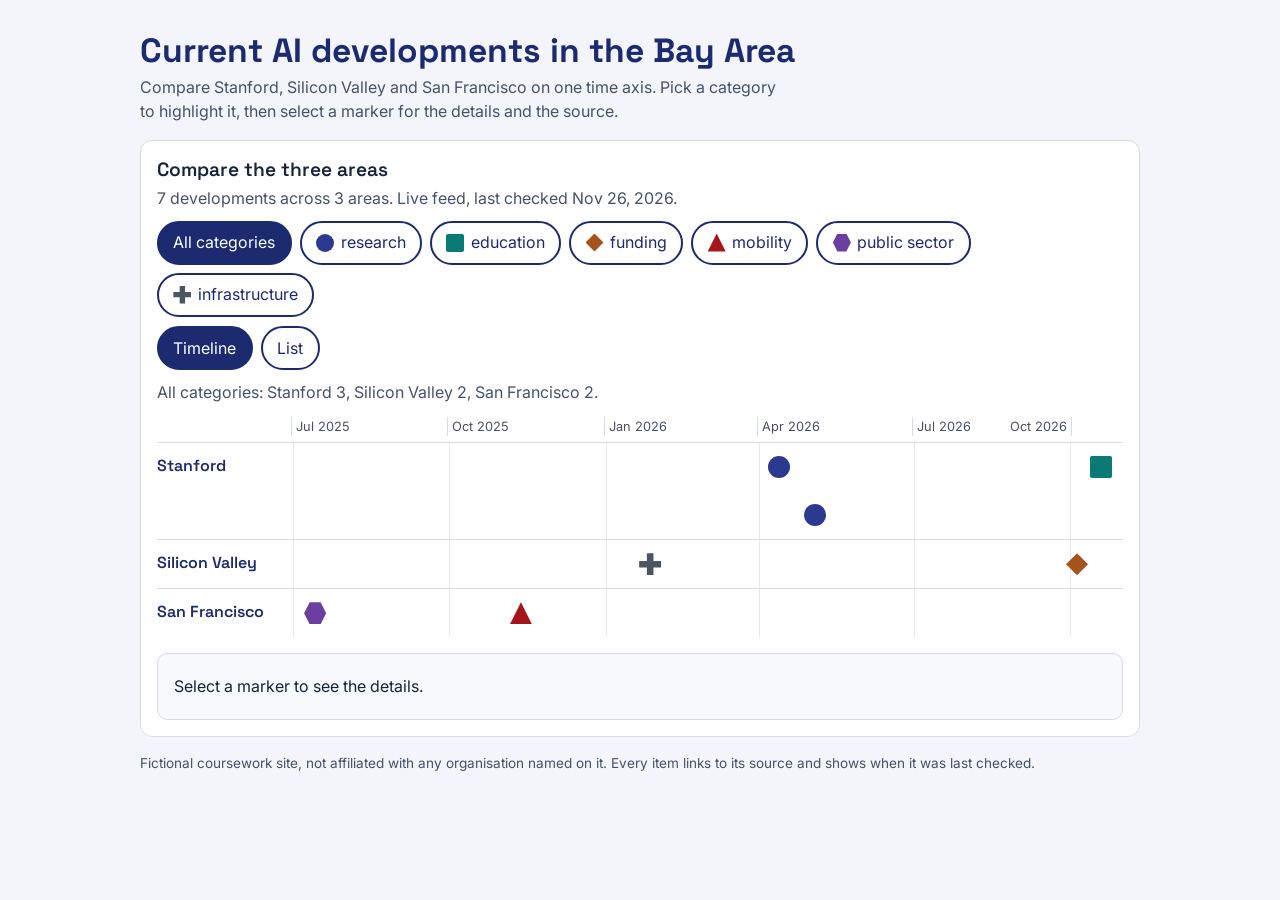
==== index.html @ d5a0feca "Add Bay Area AI Navigator timeline and data file Co-Authored-By: Claude Sonnet 5.5 <noreply@anthropi" ====
<!DOCTYPE html>
<html lang="en">
<head>
<meta charset="UTF-8">
<meta name="viewport" content="width=device-width, initial-scale=1">
<title>Bay Area AI Navigator</title>
<meta name="description" content="Compare AI developments at Stanford, in Silicon Valley and in San Francisco on one timeline.">
<link rel="preconnect" href="https://fonts.googleapis.com">
<link rel="stylesheet" href="https://fonts.googleapis.com/css2?family=Inter:wght@400;600&family=Space+Grotesk:wght@600;700&display=swap">
<style>:root{--bg:#f3f5fa;--surface:#fff;--ink:#17233a;--muted:#46516a;--line:#d5dbe8;--brand:#1c2a70;--on-brand:#fff;--soft:#e4e9f7;--panel:#f7f9fd;
--c-research:#2b3a8f;--c-education:#0b7a75;--c-funding:#a4531a;--c-mobility:#a4161a;--c-public:#6b3fa0;--c-infra:#4b5563;--link:#1a4fc4;
--display:"Space Grotesk",system-ui,sans-serif;--body:Inter,system-ui,"Segoe UI",Arial,sans-serif}
@media (prefers-color-scheme:dark){:root:not([data-theme="light"]){--bg:#0f1424;--surface:#171e33;--ink:#e8ecf8;--muted:#a9b3cc;--line:#2d3757;--brand:#aab8ff;--on-brand:#0f1424;--soft:#26305a;--panel:#1b2340;
--c-research:#8ea0ff;--c-education:#4fd1c5;--c-funding:#f0a35e;--c-mobility:#ff8a8a;--c-public:#c7a2ff;--c-infra:#aab3c4;--link:#8fb4ff;color-scheme:dark}}
:root[data-theme="dark"]{--bg:#0f1424;--surface:#171e33;--ink:#e8ecf8;--muted:#a9b3cc;--line:#2d3757;--brand:#aab8ff;--on-brand:#0f1424;--soft:#26305a;--panel:#1b2340;
--c-research:#8ea0ff;--c-education:#4fd1c5;--c-funding:#f0a35e;--c-mobility:#ff8a8a;--c-public:#c7a2ff;--c-infra:#aab3c4;--link:#8fb4ff;color-scheme:dark}
*{box-sizing:border-box}
body{background:var(--bg);color:var(--ink);font:16px/1.55 var(--body);padding-block:1.5rem 2.5rem;padding-left:max(16px,env(safe-area-inset-left,0px));padding-right:max(16px,env(safe-area-inset-right,0px))}
.wrap{max-width:1000px;margin:0 auto;display:grid;gap:1rem}
header h1{font:700 clamp(1.5rem,4vw,2.1rem)/1.15 var(--display);margin:0 0 .25rem;color:var(--brand);text-wrap:balance}
header p{margin:0;color:var(--muted);max-width:65ch}
.panel{background:var(--surface);border:1px solid var(--line);border-radius:12px;padding:1rem;min-width:0}
a{color:var(--link)}
#status,#summary{min-height:1.5em;margin:.25rem 0;color:var(--muted)}
.group{display:flex;flex-wrap:wrap;gap:.5rem;margin:.6rem 0}
button{font:inherit}
#controls button{min-height:44px;padding:.25rem .9rem;border:2px solid var(--brand);border-radius:22px;background:transparent;color:var(--brand);cursor:pointer;display:inline-flex;align-items:center;gap:.4rem}
#controls button[aria-pressed="true"]{background:var(--brand);color:var(--on-brand)}
#controls button:hover{background:var(--soft)} #controls button[aria-pressed="true"]:hover{background:var(--brand)}
#controls button:focus-visible,button.dot:focus-visible,a:focus-visible{outline:3px solid var(--ink);outline-offset:2px}
.mark{display:inline-block;width:18px;height:18px;flex:none}
.mark.circle{border-radius:50%}.mark.square{border-radius:2px}
.mark.diamond{clip-path:polygon(50% 0,100% 50%,50% 100%,0 50%)}.mark.triangle{clip-path:polygon(50% 0,100% 100%,0 100%)}
.mark.hexagon{clip-path:polygon(25% 0,75% 0,100% 50%,75% 100%,25% 100%,0 50%)}
.mark.cross{clip-path:polygon(35% 0,65% 0,65% 35%,100% 35%,100% 65%,65% 65%,65% 100%,35% 100%,35% 65%,0 65%,0 35%,35% 35%)}
#controls button[aria-pressed="true"] .mark{box-shadow:0 0 0 2px var(--on-brand)}
#timeline{margin-top:.75rem}
#axis{position:relative;height:1.6rem;margin-left:8.5rem}
#axis .tick{position:absolute;transform:translateX(-2px);font-size:.8rem;color:var(--muted);border-left:1px solid var(--line);padding-left:4px;white-space:nowrap}
#axis .tick.end{transform:translateX(calc(-100% + 2px));border-left:0;border-right:1px solid var(--line);padding-left:0;padding-right:4px}
.lane{display:grid;grid-template-columns:8.5rem 1fr;border-top:1px solid var(--line);align-items:start}
.lane-label{font:600 1rem var(--display);color:var(--brand);padding:.75rem .5rem .5rem 0}
.track{position:relative;min-height:48px}
.track .grid{position:absolute;top:0;bottom:0;width:1px;background:var(--line);opacity:.6}
button.dot{position:absolute;width:44px;height:44px;border:0;background:transparent;padding:0;margin:2px 0;cursor:pointer;display:flex;align-items:center;justify-content:center;border-radius:50%}
button.dot .mark{width:22px;height:22px}
button.dot:hover{background:var(--soft)} button.dot[aria-pressed="true"]{background:var(--soft);box-shadow:0 0 0 2px var(--brand)}
button.dot.dim{opacity:.3}
#detail{margin-top:1rem;padding:1rem;border:1px solid var(--line);border-radius:10px;background:var(--panel)}
#detail h3{margin:0 0 .25rem;font:600 1.1rem var(--display);color:var(--brand)} #detail p{margin:.25rem 0}
#list h3{font:600 1.1rem var(--display);color:var(--brand);margin:1rem 0 .25rem} #list ul{padding-left:1.25rem;margin:.25rem 0}
.foot{color:var(--muted);font-size:.85rem;margin:0}
@media (max-width:700px){#timeline{display:none}#views{display:none!important}}
@media (prefers-reduced-motion:no-preference){button{transition:background .15s}}
</style>
</head>
<body>
<div class="wrap">
<header>
  <h1>Current AI developments in the Bay Area</h1>
  <p>Compare Stanford, Silicon Valley and San Francisco on one time axis. Pick a category to highlight it, then select a marker for the details and the source.</p>
</header>
<section class="panel" aria-labelledby="compare-heading">
  <h2 id="compare-heading" style="margin:0 0 .25rem;font:600 1.2rem var(--display)">Compare the three areas</h2>
  <p id="status" role="status"></p>
  <div id="controls" hidden>
    <div class="group" role="group" aria-label="Category filter" id="filters"></div>
    <div class="group" role="group" aria-label="View" id="views">
      <button type="button" data-view="timeline" aria-pressed="true">Timeline</button>
      <button type="button" data-view="list" aria-pressed="false">List</button>
    </div>
    <p id="summary" role="status"></p>
  </div>
  <div id="timeline" hidden>
    <div id="axis" aria-hidden="true"></div>
    <div id="lanes"></div>
    <div id="detail" aria-live="polite"><p>Select a marker to see the details.</p></div>
  </div>
  <div id="list" hidden></div>
</section>
<p class="foot">Fictional coursework site, not affiliated with any organisation named on it. Every item links to its source and shows when it was last checked.</p>
</div>
<noscript><p>Turn on JavaScript to see the timeline.</p></noscript>
<script>
const AREAS = ['Stanford', 'Silicon Valley', 'San Francisco'];
// Each category has a colour AND a shape, so colour is never the only cue.
const CATEGORIES = {
  'research':       { colour: 'var(--c-research)', shape: 'circle' },
  'education':      { colour: 'var(--c-education)', shape: 'square' },
  'funding':        { colour: 'var(--c-funding)', shape: 'diamond' },
  'mobility':       { colour: 'var(--c-mobility)', shape: 'triangle' },
  'public sector':  { colour: 'var(--c-public)', shape: 'hexagon' },
  'infrastructure': { colour: 'var(--c-infra)', shape: 'cross' }
};
const statusEl = document.getElementById('status');
const controlsEl = document.getElementById('controls');
const filtersEl = document.getElementById('filters');
const summaryEl = document.getElementById('summary');
const timelineEl = document.getElementById('timeline');
const axisEl = document.getElementById('axis');
const lanesEl = document.getElementById('lanes');
const detailEl = document.getElementById('detail');
const listEl = document.getElementById('list');

let items = [];            // every development, with its area
let activeCategory = null; // null means "show all"
let selected = null;
let view = 'timeline';
const narrow = window.matchMedia('(max-width: 700px)');
const currentView = () => (narrow.matches ? 'list' : view);

const DAY = 86400000;
const toTime = iso => { const [y, m, d] = iso.split('-').map(Number); return Date.UTC(y, m - 1, d); };
const fmtDate = iso => new Date(toTime(iso)).toLocaleDateString('en-US', { timeZone: 'UTC', year: 'numeric', month: 'short', day: 'numeric' });

function markerShape(category) {
  const span = document.createElement('span');
  span.className = 'mark ' + CATEGORIES[category].shape;
  span.style.background = CATEGORIES[category].colour;
  span.setAttribute('aria-hidden', 'true');
  return span;
}

function buildFilters() {
  filtersEl.replaceChildren();
  const all = document.createElement('button');
  all.type = 'button'; all.textContent = 'All categories'; all.dataset.cat = '';
  all.setAttribute('aria-pressed', 'true');
  filtersEl.append(all);
  const present = Object.keys(CATEGORIES).filter(c => items.some(i => i.category === c));
  for (const c of present) {
    const b = document.createElement('button');
    b.type = 'button'; b.dataset.cat = c; b.setAttribute('aria-pressed', 'false');
    b.append(markerShape(c), ' ' + c);
    filtersEl.append(b);
  }
}

filtersEl.addEventListener('click', e => {
  const b = e.target.closest('button'); if (!b) return;
  activeCategory = b.dataset.cat || null;
  for (const x of filtersEl.children) x.setAttribute('aria-pressed', String((x.dataset.cat || null) === activeCategory));
  render();
});
document.getElementById('views').addEventListener('click', e => {
  const b = e.target.closest('button'); if (!b) return;
  view = b.dataset.view;
  for (const x of e.currentTarget.children) x.setAttribute('aria-pressed', String(x.dataset.view === view));
  render();
});

function matches(i) { return !activeCategory || i.category === activeCategory; }

function renderSummary() {
  const parts = AREAS.map(a => a + ' ' + items.filter(i => i.area === a && matches(i)).length);
  summaryEl.textContent = (activeCategory ? 'Category "' + activeCategory + '": ' : 'All categories: ') + parts.join(', ') + '.';
}

function renderList() {
  listEl.replaceChildren();
  for (const area of AREAS) {
    const h = document.createElement('h3'); h.textContent = area;
    const ul = document.createElement('ul');
    const rows = items.filter(i => i.area === area && matches(i)).sort((a, b) => b.published_on.localeCompare(a.published_on));
    if (rows.length === 0) {
      const p = document.createElement('p'); p.textContent = 'Nothing in this category for ' + area + '.';
      listEl.append(h, p); continue;
    }
    for (const r of rows) {
      const li = document.createElement('li');
      const a = document.createElement('a');
      a.href = /^https?:\/\//i.test(r.source_url) ? r.source_url : '#';
      a.textContent = r.title;
      li.append(a, ' (' + r.category + ', published ' + r.published_on + ', last verified ' + r.last_verified + ')');
      ul.append(li);
    }
    listEl.append(h, ul);
  }
}

function showDetail(i) {
  selected = i;
  detailEl.replaceChildren();
  const h = document.createElement('h3'); h.textContent = i.title;
  const meta = document.createElement('p');
  meta.append(markerShape(i.category), ' ' + i.area + ' | ' + i.category + ' | published ' + fmtDate(i.published_on) + ' | last verified ' + fmtDate(i.last_verified));
  const a = document.createElement('a');
  a.href = /^https?:\/\//i.test(i.source_url) ? i.source_url : '#';
  a.textContent = 'Read the source';
  detailEl.append(h, meta, a);
  for (const b of lanesEl.querySelectorAll('button.dot')) b.setAttribute('aria-pressed', String(b.dataset.id === String(items.indexOf(i))));
}

function renderTimeline() {
  axisEl.replaceChildren(); lanesEl.replaceChildren();
  const times = items.map(i => toTime(i.published_on));
  let min = Math.min(...times), max = Math.max(...times);
  const first = new Date(min); min = Date.UTC(first.getUTCFullYear(), first.getUTCMonth(), 1);
  const last = new Date(max); max = Date.UTC(last.getUTCFullYear(), last.getUTCMonth() + 1, 1);
  const span = max - min;
  const pct = t => ((t - min) / span) * 100;
  // quarter ticks on the shared axis
  const tickPcts = [];
  for (let d = new Date(min); d.getTime() < max; d = new Date(Date.UTC(d.getUTCFullYear(), d.getUTCMonth() + 3, 1))) {
    const tick = document.createElement('span');
    tick.className = 'tick'; tick.style.left = pct(d.getTime()) + '%';
    tick.textContent = d.toLocaleDateString('en-US', { timeZone: 'UTC', month: 'short', year: 'numeric' });
    if (pct(d.getTime()) > 88) tick.classList.add('end');
    tickPcts.push(pct(d.getTime()));
    axisEl.append(tick);
  }
  const laneWidth = lanesEl.clientWidth || 800;
  AREAS.forEach(area => {
    const lane = document.createElement('div');
    lane.className = 'lane';
    const label = document.createElement('div'); label.className = 'lane-label'; label.textContent = area;
    const track = document.createElement('div'); track.className = 'track';
    for (const t of tickPcts) { const g = document.createElement('span'); g.className = 'grid'; g.style.left = t + '%'; track.append(g); }
    const rowEnds = [];
    const rows = items.map((i, idx) => ({ i, idx })).filter(o => o.i.area === area)
                      .sort((a, b) => a.i.published_on.localeCompare(b.i.published_on));
    for (const { i, idx } of rows) {
      const x = (pct(toTime(i.published_on)) / 100) * laneWidth;
      let r = 0; while (rowEnds[r] !== undefined && x - rowEnds[r] < 48) r++;   // avoid overlapping targets
      rowEnds[r] = x;
      const b = document.createElement('button');
      b.type = 'button'; b.className = 'dot'; b.dataset.id = String(idx);
      b.style.left = 'calc(' + pct(toTime(i.published_on)) + '% - 22px)';
      b.style.top = (r * 48) + 'px';
      b.setAttribute('aria-pressed', 'false');
      b.setAttribute('aria-label', area + ': ' + i.title + ', ' + i.category + ', ' + fmtDate(i.published_on));
      if (!matches(i)) b.classList.add('dim');
      b.append(markerShape(i.category));
      b.addEventListener('click', () => showDetail(i));
      track.append(b);
    }
    track.style.height = (Math.max(rowEnds.length, 1) * 48) + 'px';
    lane.append(label, track);
    lanesEl.append(lane);
  });
  if (selected) showDetail(selected);
}

function render() {
  renderSummary();
  const v = currentView();
  timelineEl.hidden = v !== 'timeline';
  listEl.hidden = v !== 'list';
  if (v === 'timeline') renderTimeline(); else renderList();
}


const DATA = [
 {
  "title": "COLLEGE and PWR respond to AI with paper-based writing and reading quizzes",
  "category": "education",
  "source_url": "https://stanforddaily.com/2026/10/19/ai-policies/",
  "published_on": "2026-10-19",
  "last_verified": "2026-11-26",
  "area": "Stanford"
 },
 {
  "title": "Q3 2026: AI start-ups raise $102 billion, 64% of global venture funding",
  "category": "funding",
  "source_url": "https://news.crunchbase.com/venture/q3-2026-global-startup-funding-ai-billion-dollar-rounds-exits-data/",
  "published_on": "2026-10-05",
  "last_verified": "2026-11-26",
  "area": "Silicon Valley"
 },
 {
  "title": "Stanford merges HAI and Stanford Data Science under the HAI name",
  "category": "research",
  "source_url": "https://hai.stanford.edu/news/why-stanford-is-restructuring-for-ais-next-era",
  "published_on": "2026-05-04",
  "last_verified": "2026-11-26",
  "area": "Stanford"
 },
 {
  "title": "AI Index 2026: twelve takeaways",
  "category": "research",
  "source_url": "https://hai.stanford.edu/news/inside-the-ai-index-12-takeaways-from-the-2026-report",
  "published_on": "2026-04-13",
  "last_verified": "2026-11-26",
  "area": "Stanford"
 },
 {
  "title": "The AI boom on the ground in Silicon Valley",
  "category": "infrastructure",
  "source_url": "https://www.marketplace.org/story/2026/01/27/exploring-the-ai-boom-on-the-ground-in-silicon-valley",
  "published_on": "2026-01-27",
  "last_verified": "2026-11-26",
  "area": "Silicon Valley"
 },
 {
  "title": "Waymo adds Bay Area freeway rides and San Jose airport service",
  "category": "mobility",
  "source_url": "https://www.kqed.org/news/12063805/waymo-expands-service-bay-area-freeways-san-jose-airport",
  "published_on": "2025-11-12",
  "last_verified": "2026-11-26",
  "area": "San Francisco"
 },
 {
  "title": "San Francisco begins rolling out Copilot Chat to about 30,000 city employees",
  "category": "public sector",
  "source_url": "https://www.sf.gov/news-mayor-lurie-brings-ai-technology-to-san-francisco-government-cementing-city-as-global-ai-leader",
  "published_on": "2025-07-14",
  "last_verified": "2026-11-26",
  "area": "San Francisco"
 }
];
function clean(r) {
  return r && AREAS.includes(r.area) && CATEGORIES[r.category] && typeof r.title === 'string' &&
         /^\d{4}-\d{2}-\d{2}$/.test(r.published_on || '') && /^\d{4}-\d{2}-\d{2}$/.test(r.last_verified || '');
}
let feedChecked = '';
let lastRows = null;
function setItems(rows, live) {
  lastRows = rows;
  items = rows.filter(clean);
  if (selected && !items.includes(selected)) selected = null;
  const newest = items.reduce((m, i) => (i.last_verified > m ? i.last_verified : m), '');
  const checked = live && /^\d{4}-\d{2}-\d{2}$/.test(feedChecked) && feedChecked > newest ? feedChecked : newest;
  statusEl.textContent = items.length + ' developments across ' + AREAS.length + ' areas. ' +
    (live ? 'Live feed' : 'Saved snapshot') + (checked ? ', last checked ' + fmtDate(checked) + '.' : '.');
  buildFilters();
  if (activeCategory && !items.some(i => i.category === activeCategory)) activeCategory = null;
  controlsEl.hidden = false;
  render();
}
let resizeTimer;
window.addEventListener('resize', () => { clearTimeout(resizeTimer); resizeTimer = setTimeout(render, 150); });
setItems(DATA, false);               // works at once, even without the live feed
async function refresh() {          // read developments.json, which the hourly update rewrites
  try {
    const res = await fetch('developments.json?t=' + Date.now(), { cache: 'no-store' });
    if (!res.ok) throw new Error('HTTP ' + res.status);
    const file = await res.json();
    feedChecked = typeof file.last_run === 'string' ? file.last_run : '';
    if (Array.isArray(file.items) && file.items.length) setItems(file.items, true);
  } catch (e) { /* opened from disk or offline: keep the saved snapshot */ }
}
refresh();
setInterval(refresh, 5 * 60 * 1000);  // pick up new items without a reload
</script>
</body>
</html>
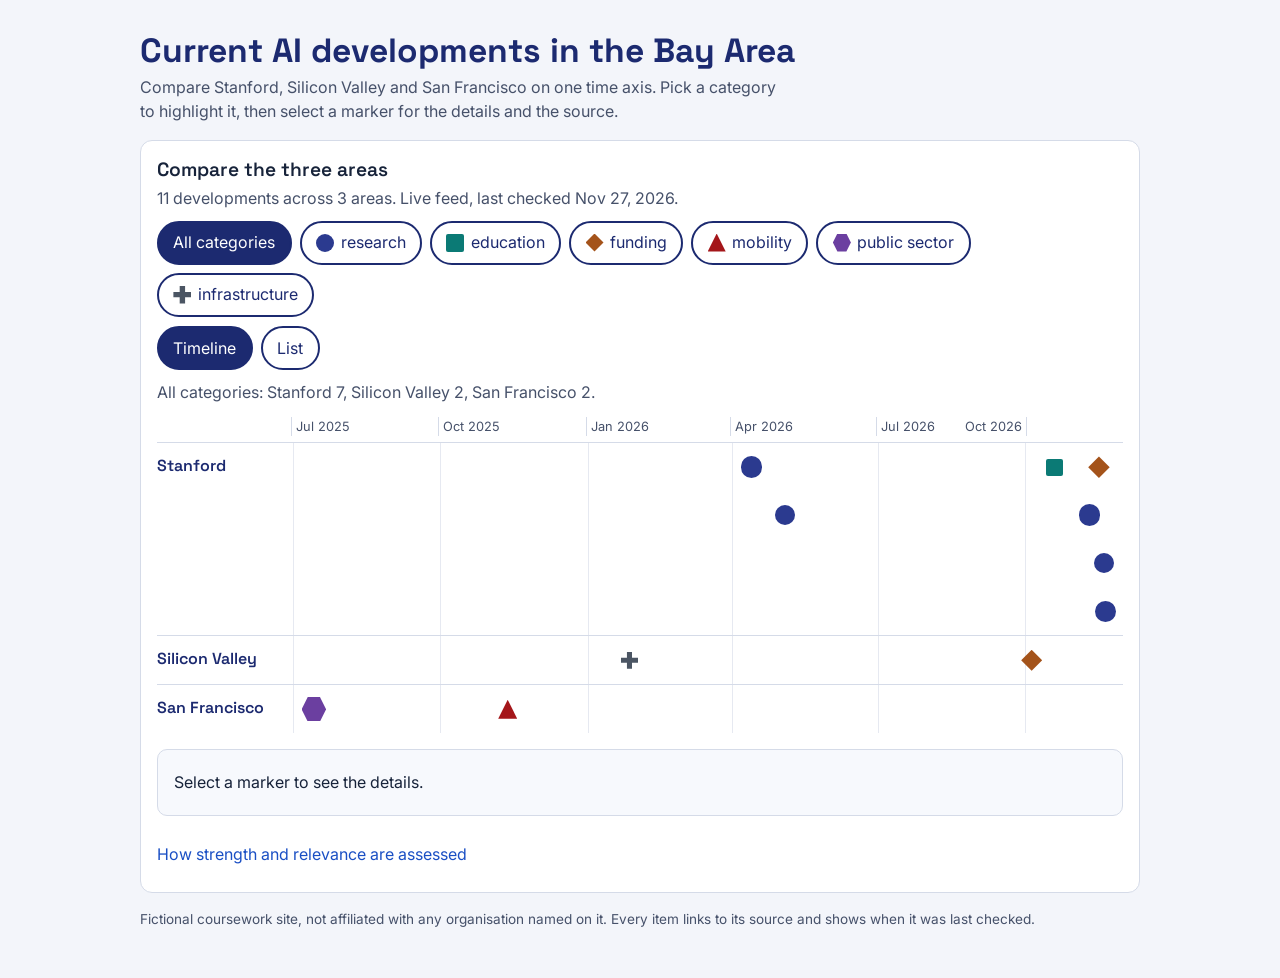
==== commit 132a2d78: "Add assessed strength and per-area relevance scores, with rubric Co-Authored-By: Claude Sonnet 5.5 <" ====
--- a/index.html
+++ b/index.html
@@ -49,6 +49,7 @@
 #detail{margin-top:1rem;padding:1rem;border:1px solid var(--line);border-radius:10px;background:var(--panel)}
 #detail h3{margin:0 0 .25rem;font:600 1.1rem var(--display);color:var(--brand)} #detail p{margin:.25rem 0}
 #list h3{font:600 1.1rem var(--display);color:var(--brand);margin:1rem 0 .25rem} #list ul{padding-left:1.25rem;margin:.25rem 0}
+ #rubric{margin-top:1rem;color:var(--muted)} #rubric summary{cursor:pointer;color:var(--link);min-height:44px;display:flex;align-items:center} #rubric p{margin:.35rem 0;font-size:.92rem}
 .foot{color:var(--muted);font-size:.85rem;margin:0}
 @media (max-width:700px){#timeline{display:none}#views{display:none!important}}
 @media (prefers-reduced-motion:no-preference){button{transition:background .15s}}
@@ -77,6 +78,7 @@
     <div id="detail" aria-live="polite"><p>Select a marker to see the details.</p></div>
   </div>
   <div id="list" hidden></div>
+  <details id="rubric" hidden><summary>How strength and relevance are assessed</summary><div id="rubric-body"></div></details>
 </section>
 <p class="foot">Fictional coursework site, not affiliated with any organisation named on it. Every item links to its source and shows when it was last checked.</p>
 </div>
@@ -113,9 +115,13 @@
 const toTime = iso => { const [y, m, d] = iso.split('-').map(Number); return Date.UTC(y, m - 1, d); };
 const fmtDate = iso => new Date(toTime(iso)).toLocaleDateString('en-US', { timeZone: 'UTC', year: 'numeric', month: 'short', day: 'numeric' });
 
-function markerShape(category) {
+function markerShape(category, strength) {
   const span = document.createElement('span');
   span.className = 'mark ' + CATEGORIES[category].shape;
+  if (typeof strength === 'number') {          // bigger marker = stronger assessed evidence
+    const px = Math.max(14, Math.min(30, 12 + (strength - 40) * 0.5));
+    span.style.width = span.style.height = px + 'px';
+  }
   span.style.background = CATEGORIES[category].colour;
   span.setAttribute('aria-hidden', 'true');
   return span;
@@ -171,7 +177,7 @@
       const a = document.createElement('a');
       a.href = /^https?:\/\//i.test(r.source_url) ? r.source_url : '#';
       a.textContent = r.title;
-      li.append(a, ' (' + r.category + ', published ' + r.published_on + ', last verified ' + r.last_verified + ')');
+      li.append(a, ' (' + r.category + ', published ' + r.published_on + ', last verified ' + r.last_verified + (r.scores ? ', strength ' + r.scores.strength : '') + ')');
       ul.append(li);
     }
     listEl.append(h, ul);
@@ -187,7 +193,22 @@
   const a = document.createElement('a');
   a.href = /^https?:\/\//i.test(i.source_url) ? i.source_url : '#';
   a.textContent = 'Read the source';
-  detailEl.append(h, meta, a);
+  detailEl.append(h, meta);
+  if (i.source_type || i.place) {
+    const ev = document.createElement('p');
+    ev.textContent = 'Evidence: ' + (i.source_type || 'not labelled') + (i.place ? ' | Place: ' + i.place : '');
+    detailEl.append(ev);
+  }
+  if (i.scores && typeof i.scores.strength === 'number') {
+    const sc = i.scores, r = sc.relevance || {};
+    const p1 = document.createElement('p');
+    p1.textContent = 'Assessed strength: ' + sc.strength + ' / 100 (source ' + sc.source + ', corroboration ' + sc.corroboration +
+      ', specificity ' + sc.specificity + ', significance ' + sc.significance + ')';
+    const p2 = document.createElement('p');
+    p2.textContent = 'Relevance: ' + AREAS.map(x => x + ' ' + (r[x] ?? '-')).join(' | ');
+    detailEl.append(p1, p2);
+  }
+  detailEl.append(a);
   for (const b of lanesEl.querySelectorAll('button.dot')) b.setAttribute('aria-pressed', String(b.dataset.id === String(items.indexOf(i))));
 }
 
@@ -228,9 +249,9 @@
       b.style.left = 'calc(' + pct(toTime(i.published_on)) + '% - 22px)';
       b.style.top = (r * 48) + 'px';
       b.setAttribute('aria-pressed', 'false');
-      b.setAttribute('aria-label', area + ': ' + i.title + ', ' + i.category + ', ' + fmtDate(i.published_on));
+      b.setAttribute('aria-label', area + ': ' + i.title + ', ' + i.category + ', ' + fmtDate(i.published_on) + (i.scores ? ', assessed strength ' + i.scores.strength + ' of 100' : ''));
       if (!matches(i)) b.classList.add('dim');
-      b.append(markerShape(i.category));
+      b.append(markerShape(i.category, i.scores && i.scores.strength));
       b.addEventListener('click', () => showDetail(i));
       track.append(b);
     }
@@ -313,6 +334,7 @@
          /^\d{4}-\d{2}-\d{2}$/.test(r.published_on || '') && /^\d{4}-\d{2}-\d{2}$/.test(r.last_verified || '');
 }
 let feedChecked = '';
+let feedRubric = null;
 let lastRows = null;
 function setItems(rows, live) {
   lastRows = rows;
@@ -330,12 +352,24 @@
 let resizeTimer;
 window.addEventListener('resize', () => { clearTimeout(resizeTimer); resizeTimer = setTimeout(render, 150); });
 setItems(DATA, false);               // works at once, even without the live feed
+function showRubric() {
+  const box = document.getElementById('rubric'), body = document.getElementById('rubric-body');
+  if (!feedRubric) { box.hidden = true; return; }
+  body.replaceChildren();
+  for (const line of [feedRubric.note, ...(feedRubric.strength || []), ...(feedRubric.relevance || [])]) {
+    if (typeof line !== 'string') continue;
+    const p = document.createElement('p'); p.textContent = line; body.append(p);
+  }
+  box.hidden = false;
+}
 async function refresh() {          // read developments.json, which the hourly update rewrites
   try {
     const res = await fetch('developments.json?t=' + Date.now(), { cache: 'no-store' });
     if (!res.ok) throw new Error('HTTP ' + res.status);
     const file = await res.json();
     feedChecked = typeof file.last_run === 'string' ? file.last_run : '';
+    feedRubric = file.rubric || null;
+    showRubric();
     if (Array.isArray(file.items) && file.items.length) setItems(file.items, true);
   } catch (e) { /* opened from disk or offline: keep the saved snapshot */ }
 }
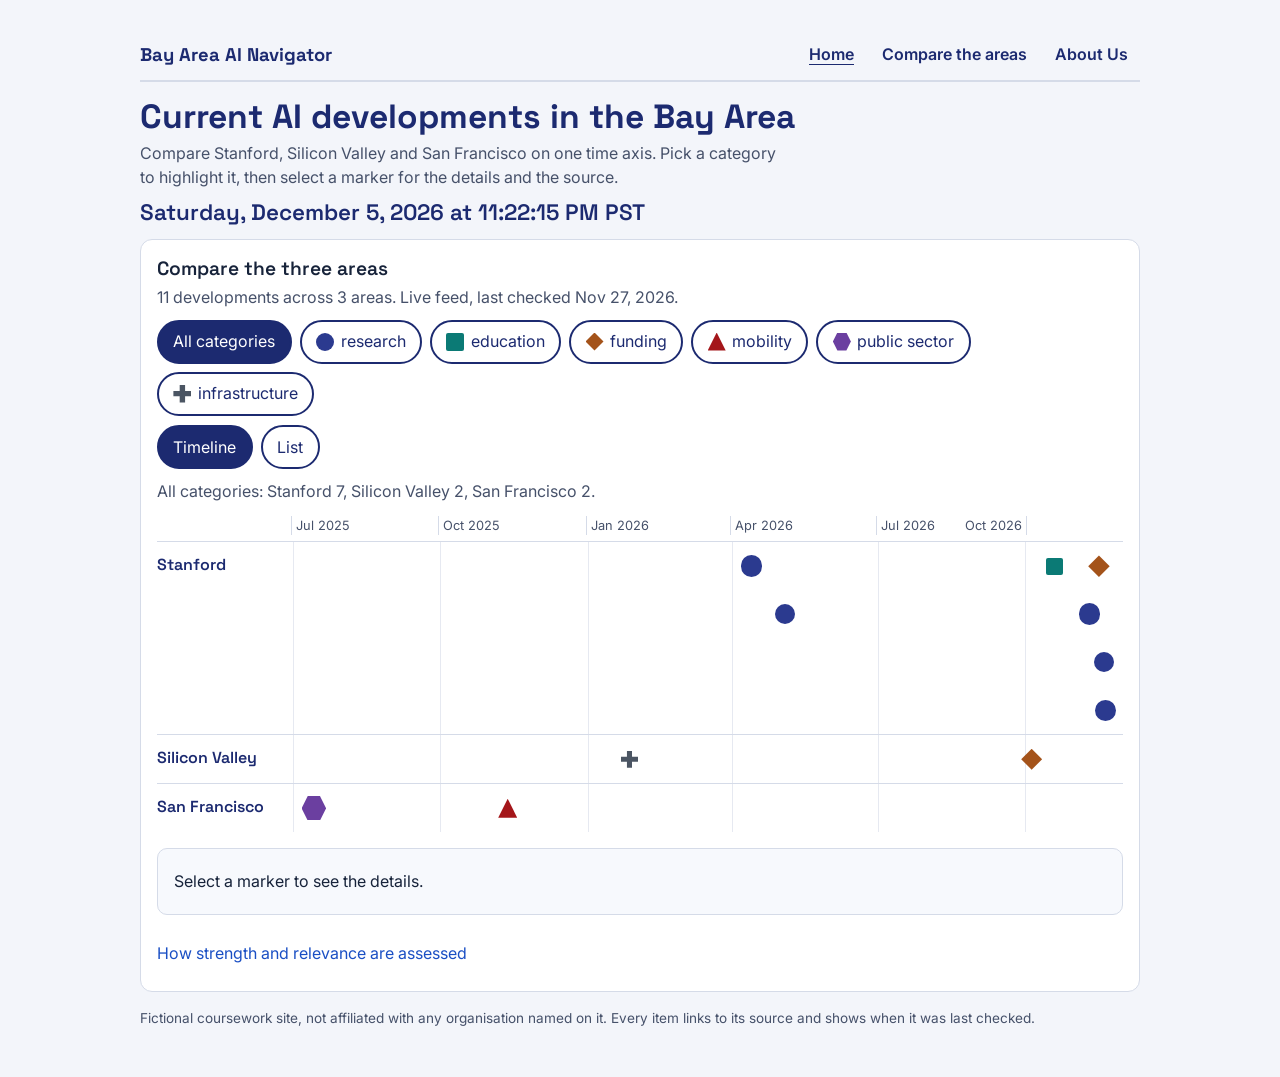
==== commit d7800efb: "Add header, clock, menu and About page; move CSS to style.css Co-Authored-By: Claude Sonnet 5.5 <nor" ====
--- a/index.html
+++ b/index.html
@@ -7,59 +7,23 @@
 <meta name="description" content="Compare AI developments at Stanford, in Silicon Valley and in San Francisco on one timeline.">
 <link rel="preconnect" href="https://fonts.googleapis.com">
 <link rel="stylesheet" href="https://fonts.googleapis.com/css2?family=Inter:wght@400;600&family=Space+Grotesk:wght@600;700&display=swap">
-<style>:root{--bg:#f3f5fa;--surface:#fff;--ink:#17233a;--muted:#46516a;--line:#d5dbe8;--brand:#1c2a70;--on-brand:#fff;--soft:#e4e9f7;--panel:#f7f9fd;
---c-research:#2b3a8f;--c-education:#0b7a75;--c-funding:#a4531a;--c-mobility:#a4161a;--c-public:#6b3fa0;--c-infra:#4b5563;--link:#1a4fc4;
---display:"Space Grotesk",system-ui,sans-serif;--body:Inter,system-ui,"Segoe UI",Arial,sans-serif}
-@media (prefers-color-scheme:dark){:root:not([data-theme="light"]){--bg:#0f1424;--surface:#171e33;--ink:#e8ecf8;--muted:#a9b3cc;--line:#2d3757;--brand:#aab8ff;--on-brand:#0f1424;--soft:#26305a;--panel:#1b2340;
---c-research:#8ea0ff;--c-education:#4fd1c5;--c-funding:#f0a35e;--c-mobility:#ff8a8a;--c-public:#c7a2ff;--c-infra:#aab3c4;--link:#8fb4ff;color-scheme:dark}}
-:root[data-theme="dark"]{--bg:#0f1424;--surface:#171e33;--ink:#e8ecf8;--muted:#a9b3cc;--line:#2d3757;--brand:#aab8ff;--on-brand:#0f1424;--soft:#26305a;--panel:#1b2340;
---c-research:#8ea0ff;--c-education:#4fd1c5;--c-funding:#f0a35e;--c-mobility:#ff8a8a;--c-public:#c7a2ff;--c-infra:#aab3c4;--link:#8fb4ff;color-scheme:dark}
-*{box-sizing:border-box}
-body{background:var(--bg);color:var(--ink);font:16px/1.55 var(--body);padding-block:1.5rem 2.5rem;padding-left:max(16px,env(safe-area-inset-left,0px));padding-right:max(16px,env(safe-area-inset-right,0px))}
-.wrap{max-width:1000px;margin:0 auto;display:grid;gap:1rem}
-header h1{font:700 clamp(1.5rem,4vw,2.1rem)/1.15 var(--display);margin:0 0 .25rem;color:var(--brand);text-wrap:balance}
-header p{margin:0;color:var(--muted);max-width:65ch}
-.panel{background:var(--surface);border:1px solid var(--line);border-radius:12px;padding:1rem;min-width:0}
-a{color:var(--link)}
-#status,#summary{min-height:1.5em;margin:.25rem 0;color:var(--muted)}
-.group{display:flex;flex-wrap:wrap;gap:.5rem;margin:.6rem 0}
-button{font:inherit}
-#controls button{min-height:44px;padding:.25rem .9rem;border:2px solid var(--brand);border-radius:22px;background:transparent;color:var(--brand);cursor:pointer;display:inline-flex;align-items:center;gap:.4rem}
-#controls button[aria-pressed="true"]{background:var(--brand);color:var(--on-brand)}
-#controls button:hover{background:var(--soft)} #controls button[aria-pressed="true"]:hover{background:var(--brand)}
-#controls button:focus-visible,button.dot:focus-visible,a:focus-visible{outline:3px solid var(--ink);outline-offset:2px}
-.mark{display:inline-block;width:18px;height:18px;flex:none}
-.mark.circle{border-radius:50%}.mark.square{border-radius:2px}
-.mark.diamond{clip-path:polygon(50% 0,100% 50%,50% 100%,0 50%)}.mark.triangle{clip-path:polygon(50% 0,100% 100%,0 100%)}
-.mark.hexagon{clip-path:polygon(25% 0,75% 0,100% 50%,75% 100%,25% 100%,0 50%)}
-.mark.cross{clip-path:polygon(35% 0,65% 0,65% 35%,100% 35%,100% 65%,65% 65%,65% 100%,35% 100%,35% 65%,0 65%,0 35%,35% 35%)}
-#controls button[aria-pressed="true"] .mark{box-shadow:0 0 0 2px var(--on-brand)}
-#timeline{margin-top:.75rem}
-#axis{position:relative;height:1.6rem;margin-left:8.5rem}
-#axis .tick{position:absolute;transform:translateX(-2px);font-size:.8rem;color:var(--muted);border-left:1px solid var(--line);padding-left:4px;white-space:nowrap}
-#axis .tick.end{transform:translateX(calc(-100% + 2px));border-left:0;border-right:1px solid var(--line);padding-left:0;padding-right:4px}
-.lane{display:grid;grid-template-columns:8.5rem 1fr;border-top:1px solid var(--line);align-items:start}
-.lane-label{font:600 1rem var(--display);color:var(--brand);padding:.75rem .5rem .5rem 0}
-.track{position:relative;min-height:48px}
-.track .grid{position:absolute;top:0;bottom:0;width:1px;background:var(--line);opacity:.6}
-button.dot{position:absolute;width:44px;height:44px;border:0;background:transparent;padding:0;margin:2px 0;cursor:pointer;display:flex;align-items:center;justify-content:center;border-radius:50%}
-button.dot .mark{width:22px;height:22px}
-button.dot:hover{background:var(--soft)} button.dot[aria-pressed="true"]{background:var(--soft);box-shadow:0 0 0 2px var(--brand)}
-button.dot.dim{opacity:.3}
-#detail{margin-top:1rem;padding:1rem;border:1px solid var(--line);border-radius:10px;background:var(--panel)}
-#detail h3{margin:0 0 .25rem;font:600 1.1rem var(--display);color:var(--brand)} #detail p{margin:.25rem 0}
-#list h3{font:600 1.1rem var(--display);color:var(--brand);margin:1rem 0 .25rem} #list ul{padding-left:1.25rem;margin:.25rem 0}
- #rubric{margin-top:1rem;color:var(--muted)} #rubric summary{cursor:pointer;color:var(--link);min-height:44px;display:flex;align-items:center} #rubric p{margin:.35rem 0;font-size:.92rem}
-.foot{color:var(--muted);font-size:.85rem;margin:0}
-@media (max-width:700px){#timeline{display:none}#views{display:none!important}}
-@media (prefers-reduced-motion:no-preference){button{transition:background .15s}}
-</style>
+<link rel="stylesheet" href="style.css">
 </head>
 <body>
 <div class="wrap">
+<header class="site">
+  <div class="logo">Bay Area AI Navigator</div>
+  <nav aria-label="Main navigation">
+    <a href="index.html" aria-current="page">Home</a>
+    <a href="index.html#compare-heading">Compare the areas</a>
+    <a href="about.html">About Us</a>
+  </nav>
+</header>
+<main>
 <header>
   <h1>Current AI developments in the Bay Area</h1>
   <p>Compare Stanford, Silicon Valley and San Francisco on one time axis. Pick a category to highlight it, then select a marker for the details and the source.</p>
+  <p class="datetime" id="datetime" role="timer" aria-live="off">Loading Bay Area time...</p>
 </header>
 <section class="panel" aria-labelledby="compare-heading">
   <h2 id="compare-heading" style="margin:0 0 .25rem;font:600 1.2rem var(--display)">Compare the three areas</h2>
@@ -80,10 +44,18 @@
   <div id="list" hidden></div>
   <details id="rubric" hidden><summary>How strength and relevance are assessed</summary><div id="rubric-body"></div></details>
 </section>
+</main>
 <p class="foot">Fictional coursework site, not affiliated with any organisation named on it. Every item links to its source and shows when it was last checked.</p>
 </div>
 <noscript><p>Turn on JavaScript to see the timeline.</p></noscript>
 <script>
+function updateDateTime() {
+  const o = { timeZone: 'America/Los_Angeles', weekday: 'long', year: 'numeric', month: 'long', day: 'numeric',
+              hour: '2-digit', minute: '2-digit', second: '2-digit', timeZoneName: 'short' };
+  document.getElementById('datetime').textContent = new Date().toLocaleString('en-US', o);
+}
+updateDateTime();
+setInterval(updateDateTime, 1000);
 const AREAS = ['Stanford', 'Silicon Valley', 'San Francisco'];
 // Each category has a colour AND a shape, so colour is never the only cue.
 const CATEGORIES = {
--- a/style.css
+++ b/style.css
@@ -0,0 +1,54 @@
+:root{--bg:#f3f5fa;--surface:#fff;--ink:#17233a;--muted:#46516a;--line:#d5dbe8;--brand:#1c2a70;--on-brand:#fff;--soft:#e4e9f7;--panel:#f7f9fd;
+--c-research:#2b3a8f;--c-education:#0b7a75;--c-funding:#a4531a;--c-mobility:#a4161a;--c-public:#6b3fa0;--c-infra:#4b5563;--link:#1a4fc4;
+--display:"Space Grotesk",system-ui,sans-serif;--body:Inter,system-ui,"Segoe UI",Arial,sans-serif}
+@media (prefers-color-scheme:dark){:root:not([data-theme="light"]){--bg:#0f1424;--surface:#171e33;--ink:#e8ecf8;--muted:#a9b3cc;--line:#2d3757;--brand:#aab8ff;--on-brand:#0f1424;--soft:#26305a;--panel:#1b2340;
+--c-research:#8ea0ff;--c-education:#4fd1c5;--c-funding:#f0a35e;--c-mobility:#ff8a8a;--c-public:#c7a2ff;--c-infra:#aab3c4;--link:#8fb4ff;color-scheme:dark}}
+:root[data-theme="dark"]{--bg:#0f1424;--surface:#171e33;--ink:#e8ecf8;--muted:#a9b3cc;--line:#2d3757;--brand:#aab8ff;--on-brand:#0f1424;--soft:#26305a;--panel:#1b2340;
+--c-research:#8ea0ff;--c-education:#4fd1c5;--c-funding:#f0a35e;--c-mobility:#ff8a8a;--c-public:#c7a2ff;--c-infra:#aab3c4;--link:#8fb4ff;color-scheme:dark}
+*{box-sizing:border-box}
+body{background:var(--bg);color:var(--ink);font:16px/1.55 var(--body);padding-block:1.5rem 2.5rem;padding-left:max(16px,env(safe-area-inset-left,0px));padding-right:max(16px,env(safe-area-inset-right,0px))}
+.wrap{max-width:1000px;margin:0 auto;display:grid;gap:1rem}
+header h1{font:700 clamp(1.5rem,4vw,2.1rem)/1.15 var(--display);margin:0 0 .25rem;color:var(--brand);text-wrap:balance}
+header p{margin:0;color:var(--muted);max-width:65ch}
+.panel{background:var(--surface);border:1px solid var(--line);border-radius:12px;padding:1rem;min-width:0}
+a{color:var(--link)}
+#status,#summary{min-height:1.5em;margin:.25rem 0;color:var(--muted)}
+.group{display:flex;flex-wrap:wrap;gap:.5rem;margin:.6rem 0}
+button{font:inherit}
+#controls button{min-height:44px;padding:.25rem .9rem;border:2px solid var(--brand);border-radius:22px;background:transparent;color:var(--brand);cursor:pointer;display:inline-flex;align-items:center;gap:.4rem}
+#controls button[aria-pressed="true"]{background:var(--brand);color:var(--on-brand)}
+#controls button:hover{background:var(--soft)} #controls button[aria-pressed="true"]:hover{background:var(--brand)}
+#controls button:focus-visible,button.dot:focus-visible,a:focus-visible{outline:3px solid var(--ink);outline-offset:2px}
+.mark{display:inline-block;width:18px;height:18px;flex:none}
+.mark.circle{border-radius:50%}.mark.square{border-radius:2px}
+.mark.diamond{clip-path:polygon(50% 0,100% 50%,50% 100%,0 50%)}.mark.triangle{clip-path:polygon(50% 0,100% 100%,0 100%)}
+.mark.hexagon{clip-path:polygon(25% 0,75% 0,100% 50%,75% 100%,25% 100%,0 50%)}
+.mark.cross{clip-path:polygon(35% 0,65% 0,65% 35%,100% 35%,100% 65%,65% 65%,65% 100%,35% 100%,35% 65%,0 65%,0 35%,35% 35%)}
+#controls button[aria-pressed="true"] .mark{box-shadow:0 0 0 2px var(--on-brand)}
+#timeline{margin-top:.75rem}
+#axis{position:relative;height:1.6rem;margin-left:8.5rem}
+#axis .tick{position:absolute;transform:translateX(-2px);font-size:.8rem;color:var(--muted);border-left:1px solid var(--line);padding-left:4px;white-space:nowrap}
+#axis .tick.end{transform:translateX(calc(-100% + 2px));border-left:0;border-right:1px solid var(--line);padding-left:0;padding-right:4px}
+.lane{display:grid;grid-template-columns:8.5rem 1fr;border-top:1px solid var(--line);align-items:start}
+.lane-label{font:600 1rem var(--display);color:var(--brand);padding:.75rem .5rem .5rem 0}
+.track{position:relative;min-height:48px}
+.track .grid{position:absolute;top:0;bottom:0;width:1px;background:var(--line);opacity:.6}
+button.dot{position:absolute;width:44px;height:44px;border:0;background:transparent;padding:0;margin:2px 0;cursor:pointer;display:flex;align-items:center;justify-content:center;border-radius:50%}
+button.dot .mark{width:22px;height:22px}
+button.dot:hover{background:var(--soft)} button.dot[aria-pressed="true"]{background:var(--soft);box-shadow:0 0 0 2px var(--brand)}
+button.dot.dim{opacity:.3}
+#detail{margin-top:1rem;padding:1rem;border:1px solid var(--line);border-radius:10px;background:var(--panel)}
+#detail h3{margin:0 0 .25rem;font:600 1.1rem var(--display);color:var(--brand)} #detail p{margin:.25rem 0}
+#list h3{font:600 1.1rem var(--display);color:var(--brand);margin:1rem 0 .25rem} #list ul{padding-left:1.25rem;margin:.25rem 0}
+ #rubric{margin-top:1rem;color:var(--muted)} #rubric summary{cursor:pointer;color:var(--link);min-height:44px;display:flex;align-items:center} #rubric p{margin:.35rem 0;font-size:.92rem}
+.foot{color:var(--muted);font-size:.85rem;margin:0}
+@media (max-width:700px){#timeline{display:none}#views{display:none!important}}
+@media (prefers-reduced-motion:no-preference){button{transition:background .15s}}
+.site{display:flex;flex-wrap:wrap;justify-content:space-between;align-items:center;gap:.25rem .75rem;border-bottom:2px solid var(--line);padding-bottom:.25rem}
+.logo{font:700 1.15rem var(--display);color:var(--brand)}
+nav{display:flex;flex-wrap:wrap;gap:.25rem}
+nav a{display:inline-flex;align-items:center;min-height:44px;padding:0 .75rem;color:var(--brand);text-decoration:none;font-weight:600;border-radius:8px}
+nav a:hover{background:var(--soft)} nav a[aria-current="page"]{text-decoration:underline;text-underline-offset:4px}
+.datetime{font:600 clamp(1.05rem,3vw,1.4rem) var(--display);color:var(--brand);margin:.5rem 0 .75rem}
+.about h2{margin:1.25rem 0 .25rem;font:600 1.2rem var(--display);color:var(--brand)} .about p,.about li{max-width:65ch}
+
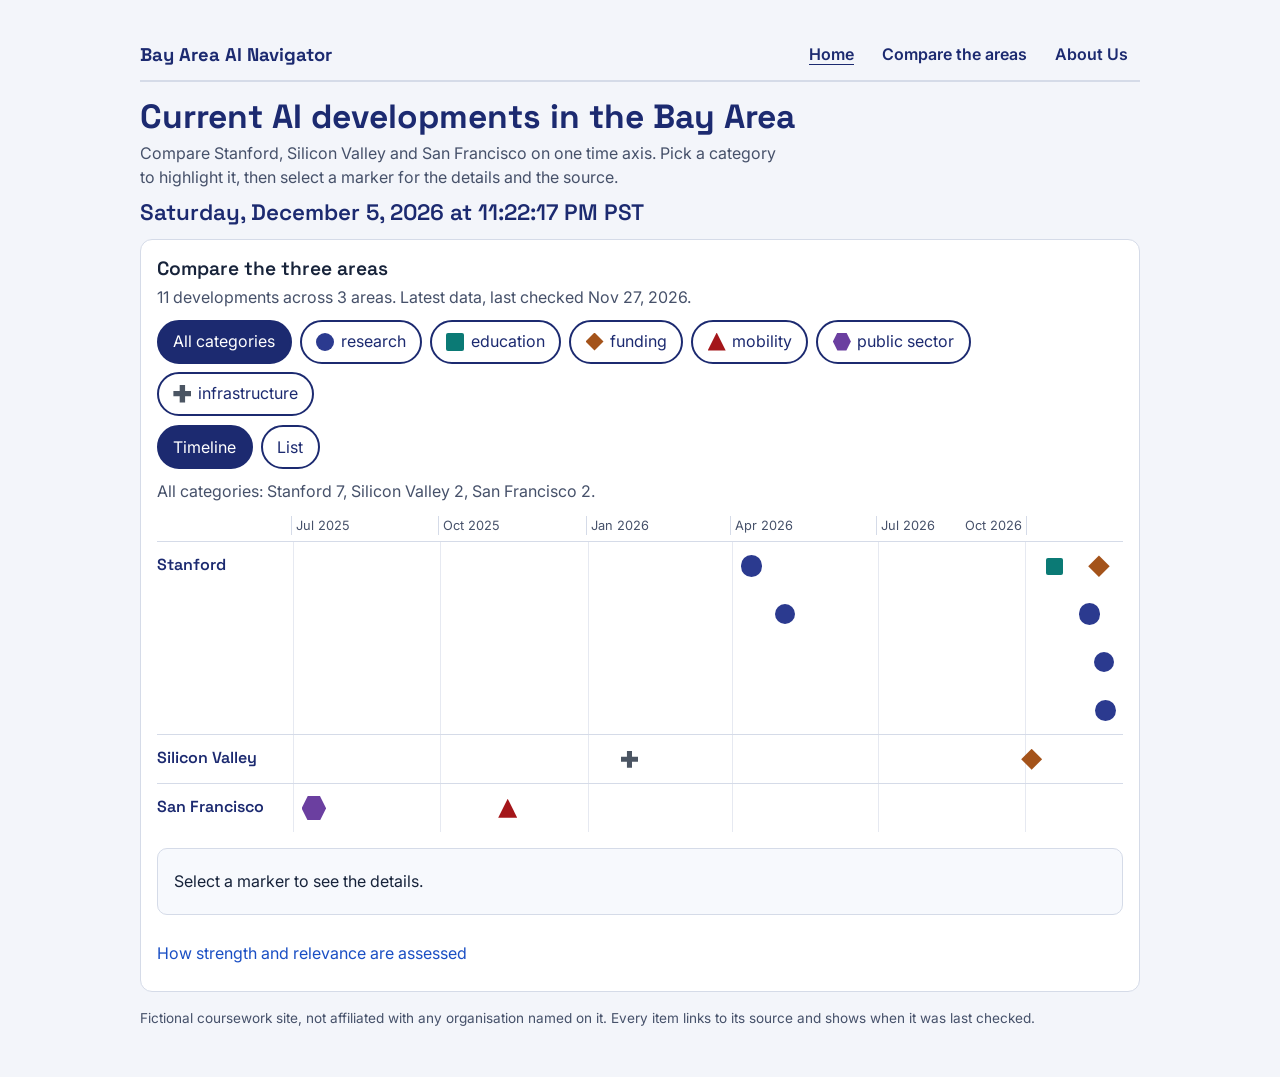
==== commit a4851f18: "Show specific messages when the data file cannot be loaded Co-Authored-By: Claude Sonnet 5.5 <norepl" ====
--- a/index.html
+++ b/index.html
@@ -307,6 +307,8 @@
 }
 let feedChecked = '';
 let feedRubric = null;
+let feedProblem = '';
+let loadedLive = false;
 let lastRows = null;
 function setItems(rows, live) {
   lastRows = rows;
@@ -315,7 +317,9 @@
   const newest = items.reduce((m, i) => (i.last_verified > m ? i.last_verified : m), '');
   const checked = live && /^\d{4}-\d{2}-\d{2}$/.test(feedChecked) && feedChecked > newest ? feedChecked : newest;
   statusEl.textContent = items.length + ' developments across ' + AREAS.length + ' areas. ' +
-    (live ? 'Live feed' : 'Saved snapshot') + (checked ? ', last checked ' + fmtDate(checked) + '.' : '.');
+    (live ? 'Latest data' : 'Saved copy') + (checked ? ', last checked ' + fmtDate(checked) + '.' : '.') +
+    (!live && feedProblem ? ' ' + feedProblem : '');
+  statusEl.className = !live && feedProblem ? 'error' : '';
   buildFilters();
   if (activeCategory && !items.some(i => i.category === activeCategory)) activeCategory = null;
   controlsEl.hidden = false;
@@ -335,15 +339,30 @@
   box.hidden = false;
 }
 async function refresh() {          // read developments.json, which the hourly update rewrites
+  const controller = new AbortController();
+  const timer = setTimeout(() => controller.abort(), 8000);
   try {
-    const res = await fetch('developments.json?t=' + Date.now(), { cache: 'no-store' });
-    if (!res.ok) throw new Error('HTTP ' + res.status);
+    const res = await fetch('developments.json?t=' + Date.now(), { cache: 'no-store', signal: controller.signal });
+    if (!res.ok) throw new Error('The data file could not be loaded (HTTP ' + res.status + '), so a saved copy is shown.');
     const file = await res.json();
+    if (!file || !Array.isArray(file.items) || !file.items.filter(clean).length) {
+      throw new Error('The data file has no usable items, so a saved copy is shown.');
+    }
+    feedProblem = '';
+    loadedLive = true;
     feedChecked = typeof file.last_run === 'string' ? file.last_run : '';
     feedRubric = file.rubric || null;
     showRubric();
-    if (Array.isArray(file.items) && file.items.length) setItems(file.items, true);
-  } catch (e) { /* opened from disk or offline: keep the saved snapshot */ }
+    setItems(file.items, true);
+  } catch (err) {
+    feedProblem = err.name === 'AbortError' ? 'The data file took too long to load, so a saved copy is shown.'
+      : err instanceof TypeError ? 'Could not reach the data file, so a saved copy is shown.'
+      : err instanceof SyntaxError ? 'The data file could not be read, so a saved copy is shown.'
+      : err.message;
+    if (!loadedLive) setItems(DATA, false);   // keep showing newer data if a later check fails
+  } finally {
+    clearTimeout(timer);
+  }
 }
 refresh();
 setInterval(refresh, 5 * 60 * 1000);  // pick up new items without a reload
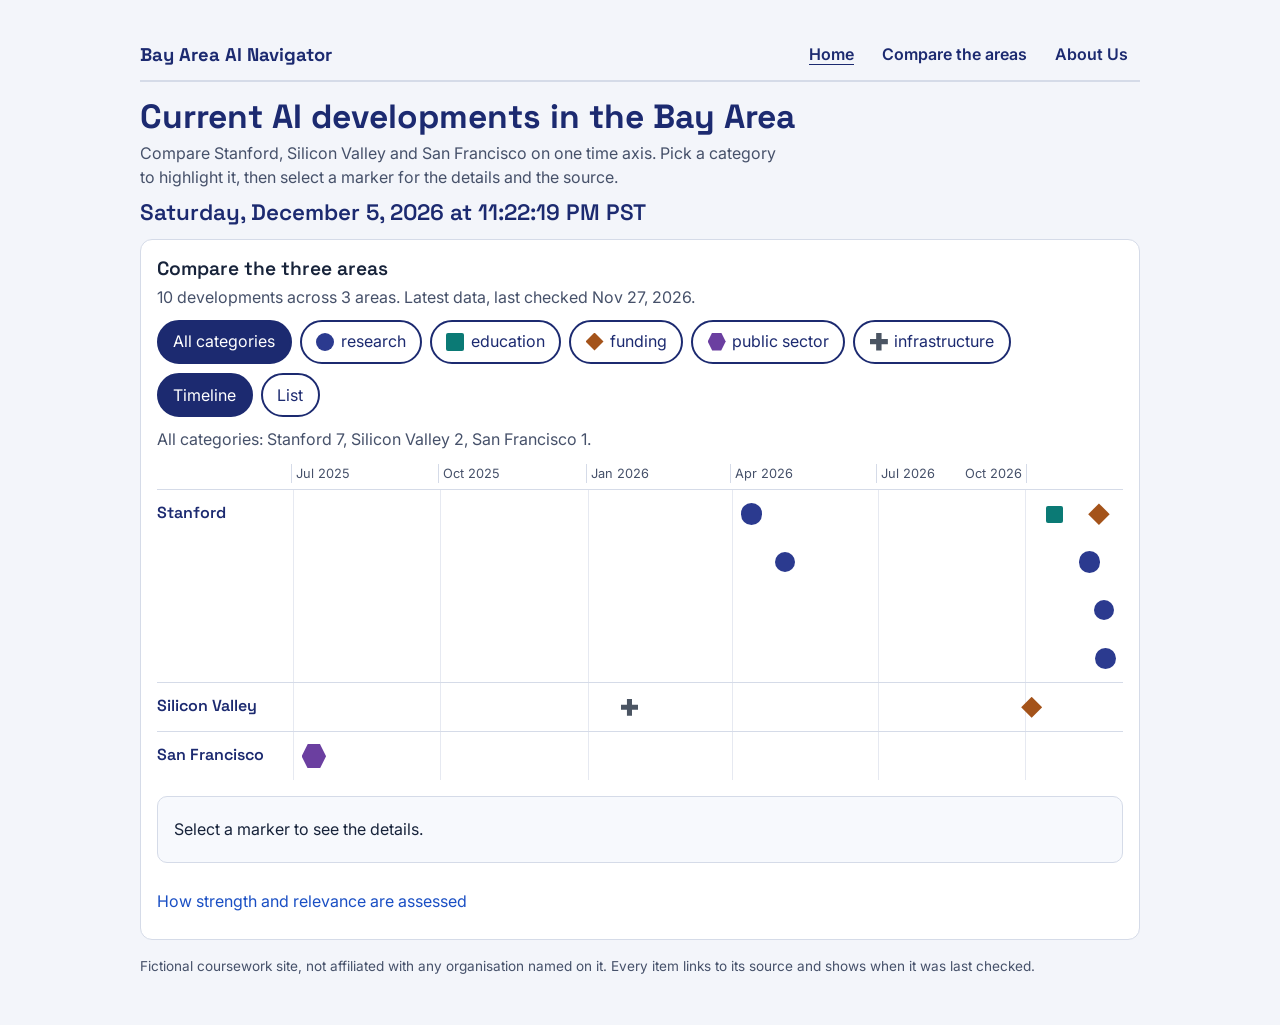
==== commit 66733812: "Remove the KQED-sourced Waymo item from the data file and saved copy Co-Authored-By: Claude Sonnet 5" ====
--- a/index.html
+++ b/index.html
@@ -285,14 +285,6 @@
   "area": "Silicon Valley"
  },
  {
-  "title": "Waymo adds Bay Area freeway rides and San Jose airport service",
-  "category": "mobility",
-  "source_url": "https://www.kqed.org/news/12063805/waymo-expands-service-bay-area-freeways-san-jose-airport",
-  "published_on": "2025-11-12",
-  "last_verified": "2026-11-26",
-  "area": "San Francisco"
- },
- {
   "title": "San Francisco begins rolling out Copilot Chat to about 30,000 city employees",
   "category": "public sector",
   "source_url": "https://www.sf.gov/news-mayor-lurie-brings-ai-technology-to-san-francisco-government-cementing-city-as-global-ai-leader",
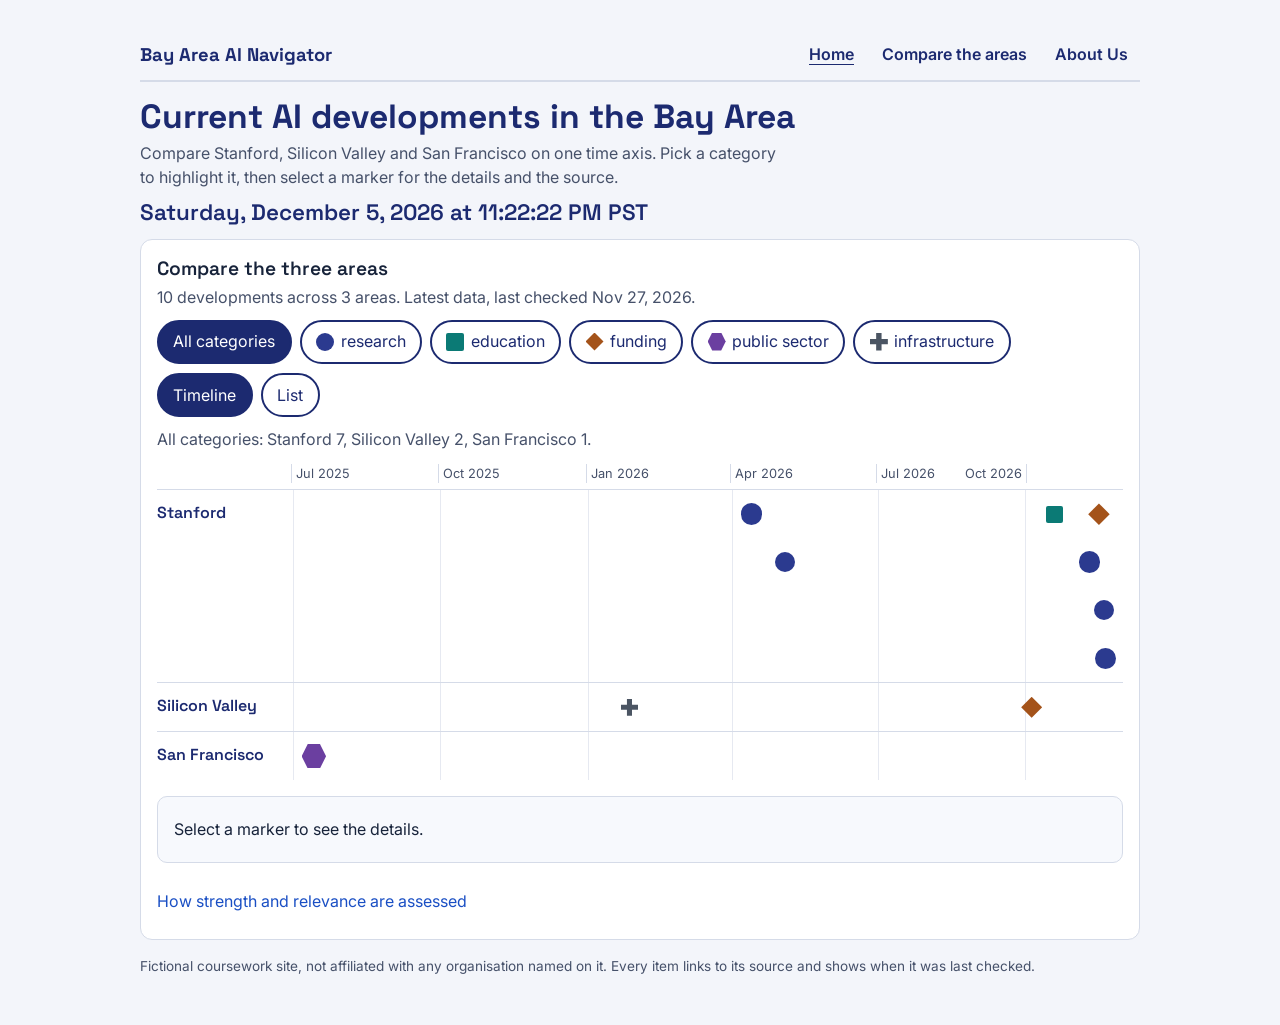
==== commit 5800134b: "Add GitHub Actions hourly updater (rules-based) with feed list, tests and automated-item label Co-Au" ====
--- a/index.html
+++ b/index.html
@@ -168,7 +168,7 @@
   detailEl.append(h, meta);
   if (i.source_type || i.place) {
     const ev = document.createElement('p');
-    ev.textContent = 'Evidence: ' + (i.source_type || 'not labelled') + (i.place ? ' | Place: ' + i.place : '');
+    ev.textContent = 'Evidence: ' + (i.source_type || 'not labelled') + (i.place ? ' | Place: ' + i.place : '') + (i.assessed_by === 'automated' ? ' | Assessed by: automated rules, not hand-checked' : '');
     detailEl.append(ev);
   }
   if (i.scores && typeof i.scores.strength === 'number') {
--- a/style.css
+++ b/style.css
@@ -18,7 +18,7 @@
 #controls button{min-height:44px;padding:.25rem .9rem;border:2px solid var(--brand);border-radius:22px;background:transparent;color:var(--brand);cursor:pointer;display:inline-flex;align-items:center;gap:.4rem}
 #controls button[aria-pressed="true"]{background:var(--brand);color:var(--on-brand)}
 #controls button:hover{background:var(--soft)} #controls button[aria-pressed="true"]:hover{background:var(--brand)}
-#controls button:focus-visible,button.dot:focus-visible,a:focus-visible{outline:3px solid var(--ink);outline-offset:2px}
+#controls button:focus-visible,button.dot:focus-visible,a:focus-visible,#rubric summary:focus-visible{outline:3px solid var(--ink);outline-offset:2px}
 .mark{display:inline-block;width:18px;height:18px;flex:none}
 .mark.circle{border-radius:50%}.mark.square{border-radius:2px}
 .mark.diamond{clip-path:polygon(50% 0,100% 50%,50% 100%,0 50%)}.mark.triangle{clip-path:polygon(50% 0,100% 100%,0 100%)}
